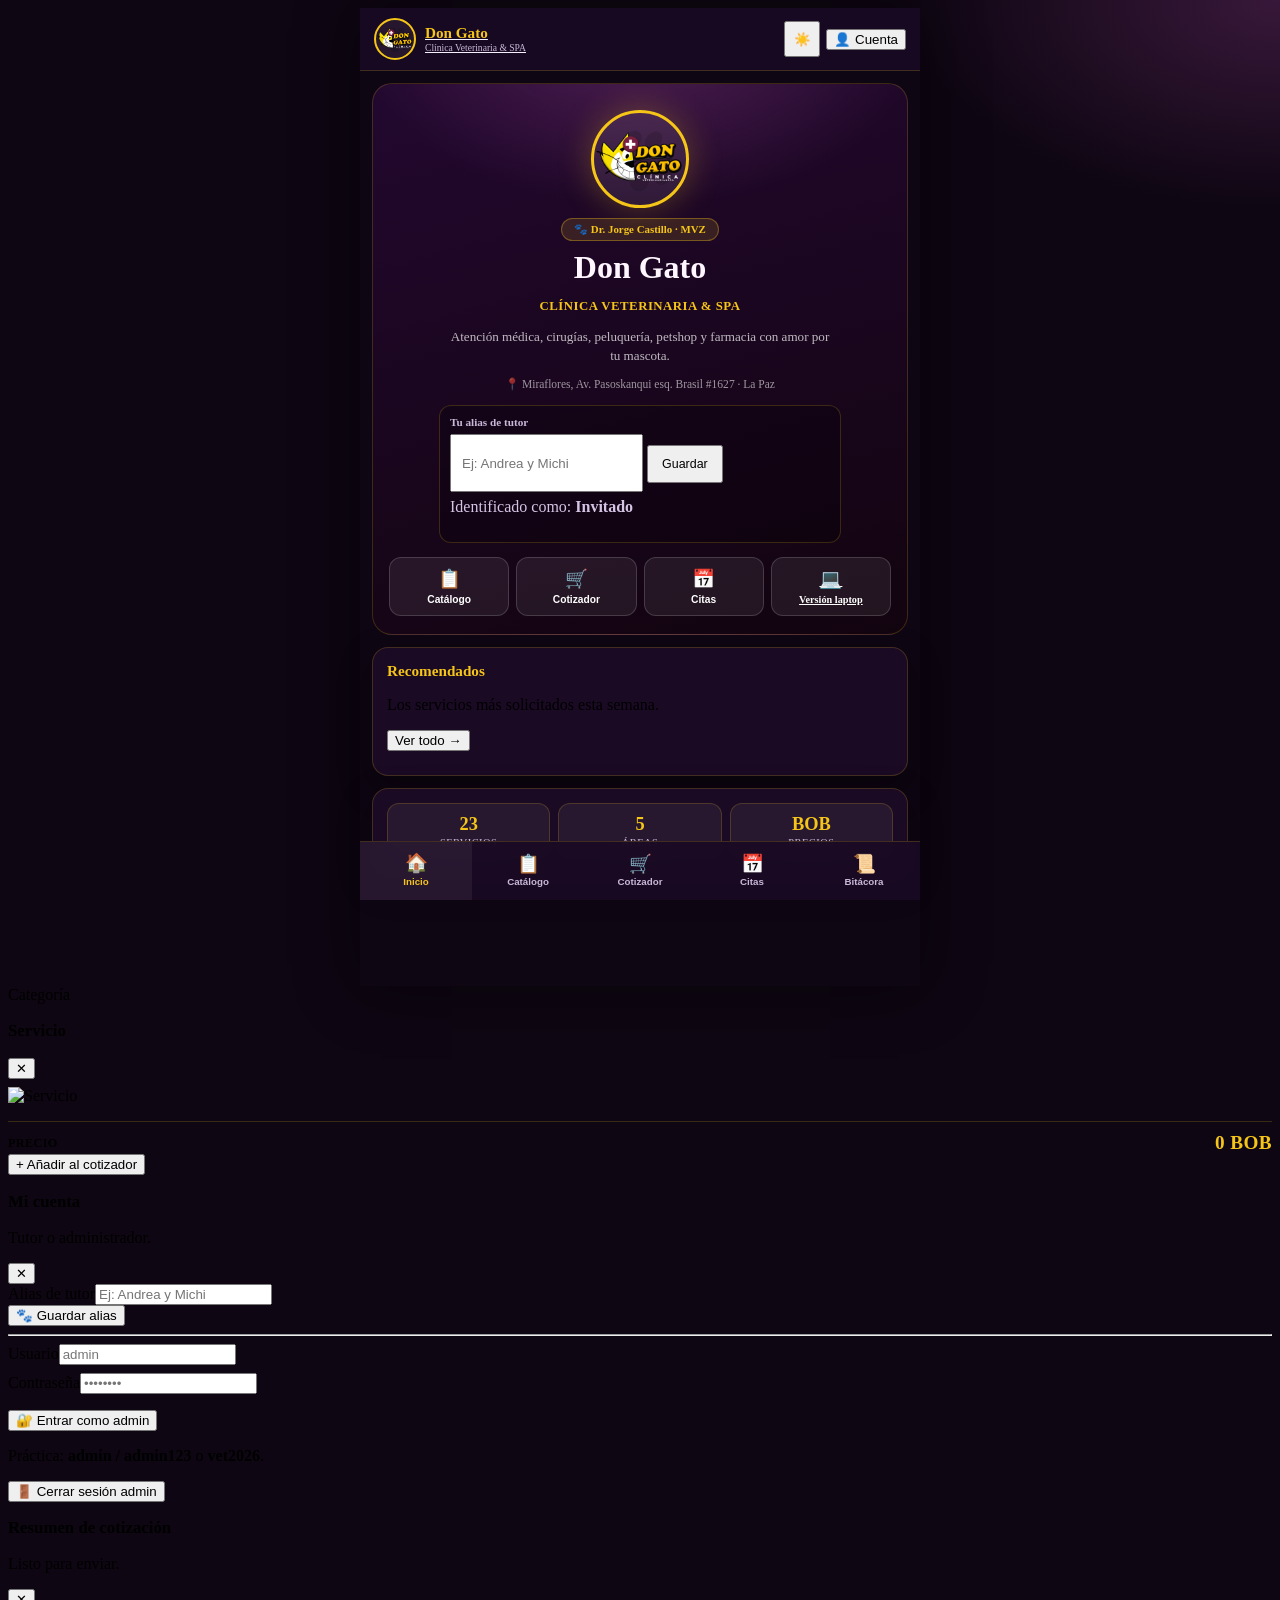
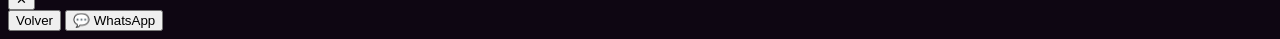
==== veterinaria/pwa/index.html @ 1a69e8cf "Creacion de catalogo de veterinaria con todos sus eventos y en version PWA" ====
﻿<!DOCTYPE html>
<html lang="es" data-default-theme="dark" data-theme="dark">
<head>
  <meta charset="UTF-8">
  <meta name="viewport" content="width=device-width, initial-scale=1.0, viewport-fit=cover">
  <meta name="theme-color" content="#6b2d6b">
  <meta name="description" content="App móvil de Clínica Veterinaria & SPA Don Gato.">
  <title>🐾 Don Gato · App móvil</title>
  <link rel="manifest" href="manifest.json">
  <link rel="icon" type="image/png" href="../Img/LOGO DE DON GATO sin fondo.png">
  <link rel="stylesheet" href="../../../shared/base.css">
  <link rel="stylesheet" href="estilos.css">
  <script>
    (function () {
      try {
        var t = localStorage.getItem('dw2-theme') || document.documentElement.dataset.defaultTheme || 'dark';
        document.documentElement.dataset.theme = t;
      } catch (e) { document.documentElement.dataset.theme = 'dark'; }
    })();
  </script>
</head>
<body class="vet-pwa">

  <div class="pwa-shell">

    <header class="pwa-topbar">
      <a href="#pwa-inicio" class="pwa-brand" data-view-go="pwa-inicio">
        <span class="pwa-brand-logo">
          <img src="../Img/LOGO DE DON GATO sin fondo.png" alt="Don Gato" onerror="window.App&amp;&amp;App.imgFallback(this,'🐱')">
        </span>
        <span>
          <strong>Don Gato</strong>
          <small>Clínica Veterinaria &amp; SPA</small>
        </span>
      </a>
      <div class="pwa-top-actions">
        <button type="button" class="btn btn-icon btn-ghost" data-theme-toggle aria-label="Cambiar tema">
          <span class="theme-icon">☀️</span>
        </button>
        <button type="button" id="pwaCuentaBtn" class="btn btn-primary btn-sm" data-open-modal="pwaCuentaModal">👤 Cuenta</button>
      </div>
    </header>

    <main class="pwa-main">

      <section id="pwa-inicio" class="view active">
        <div class="pwa-hero">
          <div class="pwa-hero-logo">
            <img src="../Img/LOGO DE DON GATO sin fondo.png" alt="Don Gato" onerror="window.App&amp;&amp;App.imgFallback(this,'🐱')">
          </div>
          <span class="vet-badge">🐾 Dr. Jorge Castillo · MVZ</span>
          <h1>Don Gato</h1>
          <p class="pwa-hero-sub">Clínica Veterinaria &amp; SPA</p>
          <p class="pwa-hero-text">Atención médica, cirugías, peluquería, petshop y farmacia con amor por tu mascota.</p>
          <p class="pwa-address">📍 Miraflores, Av. Pasoskanqui esq. Brasil #1627 · La Paz</p>

          <form id="pwaAliasForm" class="pwa-alias" autocomplete="off">
            <label for="pwaAliasInput">Tu alias de tutor</label>
            <div class="row">
              <input id="pwaAliasInput" class="input" type="text" maxlength="40" placeholder="Ej: Andrea y Michi">
              <button class="btn btn-accent" type="submit">Guardar</button>
            </div>
            <p class="small muted">Identificado como: <strong id="pwaAliasDisplay">Invitado</strong></p>
          </form>

          <div class="pwa-quick-grid">
            <button type="button" class="pwa-quick" data-view-go="pwa-catalogo"><span>📋</span>Catálogo</button>
            <button type="button" class="pwa-quick" data-view-go="pwa-carrito"><span>🛒</span>Cotizador</button>
            <button type="button" class="pwa-quick" data-view-go="pwa-citas"><span>📅</span>Citas</button>
            <a class="pwa-quick" href="../index.html"><span>💻</span>Versión laptop</a>
          </div>
        </div>

        <div class="pwa-card">
          <div class="row-between">
            <div>
              <h2 class="pwa-section-title">Recomendados</h2>
              <p class="small muted">Los servicios más solicitados esta semana.</p>
            </div>
            <button type="button" class="btn btn-ghost btn-xs" data-view-go="pwa-catalogo">Ver todo →</button>
          </div>
          <div id="pwaDestacados" class="pwa-destacados"></div>
        </div>

        <div class="pwa-card pwa-info-grid">
          <div><strong id="pwaStatTotal">23</strong><span>servicios</span></div>
          <div><strong>5</strong><span>áreas</span></div>
          <div><strong>BOB</strong><span>precios</span></div>
        </div>
      </section>

      <section id="pwa-catalogo" class="view">
        <div class="pwa-card">
          <h2 class="pwa-section-title">Catálogo</h2>
          <input id="pwaBusqueda" class="input" type="search" placeholder="🔍 Buscar servicio o producto…" autocomplete="off">
          <div id="pwaFiltros" class="chips pwa-chips"></div>
          <p id="pwaResultInfo" class="small muted" aria-live="polite"></p>
        </div>
        <div id="pwaGrid" class="pwa-grid"></div>
      </section>

      <section id="pwa-carrito" class="view">
        <div class="pwa-card">
          <div class="row-between">
            <h2 class="pwa-section-title">Tu cotizador</h2>
            <button type="button" id="pwaClearCart" class="btn btn-danger btn-xs">Vaciar</button>
          </div>
          <ul id="pwaCartList" class="pwa-cart-list"></ul>
          <div class="vet-total-row"><span>Total estimado</span><strong id="pwaCartTotal">0 BOB</strong></div>
          <div class="stack mt-2">
            <button type="button" id="pwaConfirm" class="btn btn-primary btn-block">📋 Generar resumen</button>
            <button type="button" id="pwaWhatsapp" class="btn btn-wa btn-block">💬 Enviar por WhatsApp</button>
          </div>
        </div>

        <div class="pwa-card">
          <h2 class="pwa-section-title">Datos del paciente</h2>
          <div class="stack">
            <div class="field">
              <label for="pwaPet">Mascota</label>
              <input id="pwaPet" class="input" type="text" maxlength="40" placeholder="Ej: Bigotes">
            </div>
            <div class="row">
              <div class="field grow">
                <label for="pwaSpecies">Especie</label>
                <select id="pwaSpecies" class="select">
                  <option value="Gato">🐱 Gato</option>
                  <option value="Perro">🐶 Perro</option>
                  <option value="Otro">🐾 Otro</option>
                </select>
              </div>
              <div class="field grow">
                <label for="pwaPhone">Celular</label>
                <input id="pwaPhone" class="input" type="tel" maxlength="15" placeholder="67301341">
              </div>
            </div>
            <div class="field">
              <label for="pwaOwner">Tutor</label>
              <input id="pwaOwner" class="input" type="text" maxlength="60" placeholder="Tu nombre">
            </div>
          </div>
          <p id="pwaPatientError" class="form-error" role="alert"></p>
        </div>
      </section>

      <section id="pwa-citas" class="view">
        <div class="pwa-card">
          <h2 class="pwa-section-title">Agendar cita</h2>
          <form id="pwaCitaForm" class="stack" novalidate>
            <div class="field"><label for="pwaCitaTutor">Tutor *</label><input id="pwaCitaTutor" class="input" type="text" maxlength="60" placeholder="Nombre completo"></div>
            <div class="field"><label for="pwaCitaMascota">Mascota *</label><input id="pwaCitaMascota" class="input" type="text" maxlength="40" placeholder="Ej: Michi"></div>
            <div class="field"><label for="pwaCitaCelular">Celular (8 dígitos) *</label><input id="pwaCitaCelular" class="input" type="tel" inputmode="numeric" maxlength="8" placeholder="67301341"></div>
            <div class="field"><label for="pwaCitaFecha">Fecha preferida *</label><input id="pwaCitaFecha" class="input" type="date"></div>
            <div class="field">
              <label for="pwaCitaServicio">Servicio</label>
              <select id="pwaCitaServicio" class="select">
                <option value="Consulta General">🩺 Consulta general (30 BOB)</option>
                <option value="Peluquería & SPA">✂️ Peluquería &amp; SPA (80 BOB)</option>
                <option value="Cirugía / Esterilización">🏥 Cirugía / Esterilización</option>
                <option value="Ecografía">🔬 Ecografía (60 BOB)</option>
                <option value="Limpieza Dental">🦷 Limpieza dental (180 BOB)</option>
                <option value="Vacunación / Desparasitación">💉 Vacunación</option>
              </select>
            </div>
            <div class="field"><label for="pwaCitaNotas">Notas</label><textarea id="pwaCitaNotas" class="textarea" maxlength="300" placeholder="¿Qué necesita tu mascota?"></textarea></div>
            <p id="pwaCitaError" class="form-error" role="alert"></p>
            <button type="submit" class="btn btn-primary btn-block">📅 Solicitar cita</button>
          </form>
        </div>
        <div class="pwa-card pwa-contact">
          <h3 class="pwa-section-title">Contacto directo</h3>
          <a class="btn btn-wa btn-block" href="https://wa.me/59167301341" target="_blank" rel="noopener">💬 WhatsApp 67301341</a>
          <a class="btn btn-ghost btn-block" href="mailto:jcastillo.vet@gmail.com">✉️ jcastillo.vet@gmail.com</a>
        </div>
      </section>

      <section id="pwa-bitacora" class="view admin-only">
        <div class="pwa-card">
          <div class="row-between">
            <div>
              <h2 class="pwa-section-title">📜 Bitácoras</h2>
              <p class="small muted">Solo administrador · actividad de la app y de la web.</p>
            </div>
            <button type="button" id="pwaClearLogs" class="btn btn-danger btn-xs">Limpiar</button>
          </div>
          <div class="kpi-grid pwa-kpis">
            <div class="kpi"><span class="kpi-label">Ventas</span><strong class="kpi-value" id="pwaKpiVentas">0 BOB</strong></div>
            <div class="kpi"><span class="kpi-label">Eventos</span><strong class="kpi-value" id="pwaKpiEventos">0</strong></div>
            <div class="kpi"><span class="kpi-label">Ítems</span><strong class="kpi-value" id="pwaKpiItems">0</strong></div>
          </div>
        </div>
        <div class="pwa-card">
          <h3 class="pwa-section-title">📋 Eventos</h3>
          <div id="pwaLogEventos" class="log-box"></div>
        </div>
        <div class="pwa-card">
          <h3 class="pwa-section-title">💰 Ventas</h3>
          <div id="pwaLogVentas" class="log-box"></div>
        </div>
      </section>

    </main>

    <nav class="pwa-dock" aria-label="Navegación de la app">
      <button type="button" class="dock-item active" data-view-go="pwa-inicio"><span>🏠</span>Inicio</button>
      <button type="button" class="dock-item" data-view-go="pwa-catalogo"><span>📋</span>Catálogo</button>
      <button type="button" class="dock-item" data-view-go="pwa-carrito"><span>🛒</span>Cotizador</button>
      <button type="button" class="dock-item" data-view-go="pwa-citas"><span>📅</span>Citas</button>
      <button type="button" id="pwaDockBitacora" class="dock-item hidden" data-view-go="pwa-bitacora"><span>📜</span>Bitácora</button>
    </nav>

  </div>

  <div id="pwaDetailModal" class="modal" aria-hidden="true">
    <div class="modal-card" role="dialog" aria-modal="true">
      <div class="modal-head">
        <div>
          <span id="pwaDetailCat" class="badge accent">Categoría</span>
          <h3 id="pwaDetailName" class="modal-title mt-1">Servicio</h3>
        </div>
        <button type="button" class="modal-close" data-close-modal aria-label="Cerrar">✕</button>
      </div>
      <div class="modal-media">
        <img id="pwaDetailImg" src="" alt="Servicio" onerror="window.App&amp;&amp;App.imgFallback(this,'🐾')">
      </div>
      <p id="pwaDetailDesc" class="muted mt-1"></p>
      <p id="pwaDetailNota" class="small muted mt-1"></p>
      <div class="vet-total-row mt-2"><span>Precio</span><strong id="pwaDetailPrice">0 BOB</strong></div>
      <button type="button" id="pwaDetailAdd" class="btn btn-primary btn-block mt-2">+ Añadir al cotizador</button>
    </div>
  </div>

  <div id="pwaCuentaModal" class="modal" aria-hidden="true">
    <div class="modal-card compact" role="dialog" aria-modal="true">
      <div class="modal-head">
        <div><h3 class="modal-title">Mi cuenta</h3><p class="modal-sub">Tutor o administrador.</p></div>
        <button type="button" class="modal-close" data-close-modal aria-label="Cerrar">✕</button>
      </div>
      <form id="pwaClientForm" class="stack" autocomplete="off">
        <div class="field"><label for="pwaClientAlias">Alias de tutor</label><input id="pwaClientAlias" class="input" type="text" maxlength="40" placeholder="Ej: Andrea y Michi"></div>
        <button class="btn btn-accent btn-block" type="submit">🐾 Guardar alias</button>
      </form>
      <hr class="divider">
      <form id="pwaAdminForm" class="stack" autocomplete="off">
        <div class="field"><label for="pwaAdminUser">Usuario</label><input id="pwaAdminUser" class="input" type="text" maxlength="30" placeholder="admin"></div>
        <div class="field"><label for="pwaAdminPass">Contraseña</label><input id="pwaAdminPass" class="input" type="password" maxlength="40" placeholder="••••••••"></div>
        <p id="pwaAdminError" class="form-error" role="alert"></p>
        <button class="btn btn-primary btn-block" type="submit">🔐 Entrar como admin</button>
        <p class="small muted">Práctica: <strong>admin / admin123</strong> o <strong>vet2026</strong>.</p>
      </form>
      <button type="button" id="pwaAdminLogout" class="btn btn-danger btn-block hidden mt-1">🚪 Cerrar sesión admin</button>
    </div>
  </div>

  <div id="pwaResumenModal" class="modal" aria-hidden="true">
    <div class="modal-card" role="dialog" aria-modal="true">
      <div class="modal-head">
        <div><h3 class="modal-title">Resumen de cotización</h3><p class="modal-sub">Listo para enviar.</p></div>
        <button type="button" class="modal-close" data-close-modal aria-label="Cerrar">✕</button>
      </div>
      <div id="pwaResumenBody"></div>
      <div class="modal-foot">
        <button type="button" class="btn btn-ghost" data-close-modal>Volver</button>
        <button type="button" id="pwaResumenWa" class="btn btn-wa">💬 WhatsApp</button>
      </div>
    </div>
  </div>

  <script src="../../../shared/core.js"></script>
  <script src="../JS/data.js"></script>
  <script src="script.js"></script>
</body>
</html>
---- veterinaria/pwa/estilos.css ----
:root {
  --bg: #0e0612;
  --bg-card: #1a0a24;
  --bg-panel: rgba(255, 255, 255, .06);
  --bg-input: rgba(0, 0, 0, .32);
  --text: #f5f0ff;
  --text-sub: #c9b8d8;
  --accent: #f5c518;
  --accent-2: #c084fc;
  --accent-btn: #6b2d6b;
  --accent-btn-hover: #7d367d;
  --accent-soft: rgba(245, 197, 24, .14);
  --accent-glow: rgba(107, 45, 107, .4);
  --on-accent: #fff;
  --on-accent-2: #1a0a0a;
  --border: rgba(245, 197, 24, .19);
  --shadow: 0 12px 32px rgba(0, 0, 0, .34);
  --log-bg: #08000e;
}

html[data-theme="light"] {
  --bg: #f8f4ff;
  --bg-card: #ffffff;
  --bg-panel: rgba(107, 45, 107, .055);
  --bg-input: #fbf8ff;
  --text: #22102f;
  --text-sub: #5f4479;
  --accent: #a97400;
  --accent-2: #7e22ce;
  --accent-btn: #6b2d6b;
  --border: rgba(107, 45, 107, .18);
  --shadow: 0 10px 26px rgba(72, 30, 90, .12);
  --log-bg: #1c1024;
}

* { -webkit-tap-highlight-color: transparent; }

body.vet-pwa {
  min-height: 100dvh;
  background:
    radial-gradient(600px 340px at 100% 0%, rgba(107, 45, 107, .45), transparent 62%),
    var(--bg);
  overflow-x: hidden;
}

html[data-theme="light"] body.vet-pwa {
  background:
    radial-gradient(600px 340px at 100% 0%, rgba(192, 132, 252, .22), transparent 62%),
    var(--bg);
}

body:not(.is-admin) .admin-only { display: none !important; }

.pwa-shell {
  width: 100%;
  max-width: 560px;
  margin: 0 auto;
  min-height: 100dvh;
  display: flex;
  flex-direction: column;
}

.pwa-topbar {
  position: sticky;
  top: 0;
  z-index: 60;
  display: flex;
  align-items: center;
  justify-content: space-between;
  gap: 10px;
  padding: 10px 14px;
  background: color-mix(in srgb, var(--bg-card) 92%, transparent);
  -webkit-backdrop-filter: blur(14px);
  backdrop-filter: blur(14px);
  border-bottom: 1px solid var(--border);
}
.pwa-brand { display: flex; align-items: center; gap: 9px; color: var(--text); }
.pwa-brand:hover { text-decoration: none; }
.pwa-brand-logo {
  width: 38px; height: 38px;
  border-radius: 50%;
  border: 2px solid var(--accent);
  overflow: hidden;
  display: grid; place-items: center;
  background: var(--bg-panel);
  flex: 0 0 auto;
}
.pwa-brand-logo img { width: 100%; height: 100%; object-fit: cover; }
.pwa-brand strong { display: block; color: var(--accent); font-size: .95rem; line-height: 1.1; }
.pwa-brand small { display: block; color: var(--text-sub); font-size: .6rem; }
.pwa-top-actions { display: flex; align-items: center; gap: 6px; }
.pwa-top-actions .btn-icon { width: 36px; height: 36px; min-height: 36px; }

.pwa-main { flex: 1; padding: 12px 12px 100px; }
.view { display: none; }
.view.active { display: block; animation: pwaIn .22s ease-out; }
@keyframes pwaIn { from { opacity: 0; transform: translateY(7px); } to { opacity: 1; transform: none; } }

.pwa-card {
  background: var(--bg-card);
  border: 1px solid var(--border);
  border-radius: 16px;
  padding: 14px;
  margin-bottom: 12px;
  box-shadow: var(--shadow);
}
.pwa-section-title { color: var(--accent); font-size: .95rem; font-weight: 900; }
.pwa-card .input, .pwa-card .select, .pwa-card .textarea { margin-top: 8px; }
.pwa-card .row-between .pwa-section-title { margin: 0; }

.pwa-hero {
  position: relative;
  text-align: center;
  padding: 26px 16px 18px;
  margin-bottom: 12px;
  border-radius: 20px;
  border: 1px solid var(--border);
  background:
    radial-gradient(420px 260px at 50% -10%, rgba(107, 45, 107, .65), transparent 68%),
    linear-gradient(165deg, #22082f, #12040f);
  overflow: hidden;
}
html[data-theme="light"] .pwa-hero {
  background:
    radial-gradient(420px 260px at 50% -10%, rgba(192, 132, 252, .3), transparent 68%),
    linear-gradient(165deg, #fff8fe, #f4e9ff);
}
.pwa-hero-logo {
  width: 92px; height: 92px;
  margin: 0 auto 10px;
  border-radius: 50%;
  border: 3px solid var(--accent);
  overflow: hidden;
  display: grid; place-items: center;
  background: rgba(255, 255, 255, .08);
  box-shadow: 0 0 34px rgba(245, 197, 24, .28);
}
.pwa-hero-logo img { width: 100%; height: 100%; object-fit: cover; }
.vet-badge {
  display: inline-flex;
  padding: 4px 12px;
  border-radius: 999px;
  background: rgba(245, 197, 24, .13);
  border: 1px solid rgba(245, 197, 24, .34);
  color: var(--accent);
  font-size: .68rem;
  font-weight: 800;
}
.pwa-hero h1 { margin: 8px 0 0; font-size: 2rem; font-weight: 900; color: #fff6ff; }
html[data-theme="light"] .pwa-hero h1 { color: #34124a; }
.pwa-hero-sub { color: var(--accent); font-size: .8rem; font-weight: 800; letter-spacing: .5px; text-transform: uppercase; }
.pwa-hero-text { margin: 8px auto; max-width: 380px; color: rgba(255, 255, 255, .72); font-size: .82rem; line-height: 1.5; }
html[data-theme="light"] .pwa-hero-text { color: #5f4479; }
.pwa-address { color: rgba(255, 255, 255, .58); font-size: .72rem; }
html[data-theme="light"] .pwa-address { color: #7a5b92; }

.pwa-alias {
  margin: 14px auto 4px;
  max-width: 380px;
  text-align: left;
  padding: 10px;
  border-radius: 12px;
  border: 1px solid var(--border);
  background: rgba(0, 0, 0, .22);
}
html[data-theme="light"] .pwa-alias { background: rgba(107, 45, 107, .05); }
.pwa-alias label { display: block; margin-bottom: 6px; color: var(--text-sub); font-size: .7rem; font-weight: 800; }
.pwa-alias .row { gap: 6px; }
.pwa-alias .input { min-height: 38px; padding: 8px 10px; }
.pwa-alias .btn { min-height: 38px; padding: 8px 13px; font-size: .78rem; }
.pwa-alias p { margin-top: 6px; }
html[data-theme="dark"] .pwa-alias .small { color: #d5c4e4; }

.pwa-quick-grid { display: grid; grid-template-columns: repeat(4, 1fr); gap: 7px; margin-top: 14px; }
.pwa-quick {
  display: flex; flex-direction: column; align-items: center; gap: 4px;
  padding: 10px 4px;
  border-radius: 12px;
  border: 1px solid rgba(255, 255, 255, .16);
  background: rgba(255, 255, 255, .07);
  color: #fff;
  font-size: .64rem;
  font-weight: 800;
  text-align: center;
}
html[data-theme="light"] .pwa-quick { background: rgba(255, 255, 255, .75); color: #3b1852; border-color: rgba(107, 45, 107, .16); }
.pwa-quick span { font-size: 1.15rem; }
.pwa-quick:hover { border-color: var(--accent); text-decoration: none; }

.pwa-info-grid { display: grid; grid-template-columns: repeat(3, 1fr); gap: 8px; text-align: center; }
.pwa-info-grid div { padding: 10px 6px; border-radius: 12px; background: var(--bg-panel); border: 1px solid var(--border); }
.pwa-info-grid strong { display: block; color: var(--accent); font-size: 1.15rem; font-weight: 900; }
.pwa-info-grid span { display: block; margin-top: 2px; color: var(--text-sub); font-size: .65rem; text-transform: uppercase; letter-spacing: .5px; }

.pwa-destacados { display: grid; grid-template-columns: repeat(2, minmax(0, 1fr)); gap: 8px; margin-top: 10px; }
.pwa-mini {
  border: 1px solid var(--border);
  border-radius: 12px;
  background: var(--bg-panel);
  overflow: hidden;
  text-align: left;
  padding: 0;
  color: var(--text);
}
.pwa-mini img { width: 100%; height: 74px; object-fit: cover; }
.pwa-mini div { padding: 7px 8px; }
.pwa-mini strong { display: block; font-size: .73rem; line-height: 1.2; }
.pwa-mini span { display: block; margin-top: 3px; color: var(--accent); font-size: .76rem; font-weight: 900; }

.pwa-chips { flex-wrap: nowrap; overflow-x: auto; padding-bottom: 4px; margin-top: 10px; scrollbar-width: none; }
.pwa-chips::-webkit-scrollbar { display: none; }
.pwa-chips .chip { flex-wrap: nowrap; flex: 0 0 auto; }
.pwa-grid { display: grid; grid-template-columns: repeat(2, minmax(0, 1fr)); gap: 10px; }
.pwa-item {
  display: flex;
  flex-direction: column;
  background: var(--bg-card);
  border: 1px solid var(--border);
  border-radius: 14px;
  overflow: hidden;
  box-shadow: var(--shadow);
}
.pwa-item-media { position: relative; height: 104px; background: var(--bg-panel); }
.pwa-item-media img { width: 100%; height: 100%; object-fit: cover; }
.pwa-item-media .pwa-zoom {
  position: absolute; right: 6px; bottom: 6px;
  border: 1px solid var(--accent);
  background: rgba(8, 2, 14, .78);
  color: var(--accent);
  border-radius: 7px;
  padding: 3px 7px;
  font-size: .62rem;
  font-weight: 800;
}
.pwa-item-body { display: flex; flex-direction: column; gap: 3px; padding: 9px; flex: 1; }
.pwa-item-cat { color: var(--accent-2); font-size: .58rem; font-weight: 900; text-transform: uppercase; letter-spacing: .4px; }
.pwa-item-title { font-size: .8rem; font-weight: 800; line-height: 1.2; }
.pwa-item-desc { color: var(--text-sub); font-size: .66rem; line-height: 1.35; display: -webkit-box; -webkit-line-clamp: 2; -webkit-box-orient: vertical; overflow: hidden; }
.pwa-item-foot { display: flex; align-items: center; justify-content: space-between; gap: 4px; margin-top: auto; padding-top: 5px; }
.pwa-price { color: var(--accent); font-size: .86rem; font-weight: 900; }
.pwa-add {
  border: 0;
  border-radius: 8px;
  background: var(--accent-btn);
  color: #fff;
  font-size: .68rem;
  font-weight: 800;
  padding: 6px 8px;
}
.pwa-add:hover { background: var(--accent-btn-hover); }

.pwa-cart-list { display: flex; flex-direction: column; gap: 7px; margin: 10px 0; }
.pwa-cart-item {
  display: grid;
  grid-template-columns: 1fr auto;
  gap: 8px;
  align-items: center;
  padding: 9px 10px;
  border: 1px solid var(--border);
  border-radius: 11px;
  background: var(--bg-panel);
}
.pwa-cart-item strong { display: block; font-size: .78rem; }
.pwa-cart-item small { display: block; color: var(--text-sub); font-size: .64rem; }
.pwa-cart-controls { display: flex; align-items: center; gap: 4px; }
.pwa-cart-controls button {
  width: 26px; height: 26px;
  border-radius: 7px;
  border: 1px solid var(--border);
  background: var(--bg-card);
  color: var(--text);
  font-weight: 900;
}
.pwa-cart-controls span { min-width: 18px; text-align: center; font-size: .74rem; font-weight: 800; }

.vet-total-row {
  display: flex; align-items: center; justify-content: space-between;
  padding-top: 10px; border-top: 1px solid var(--border);
  font-size: .76rem; font-weight: 800; text-transform: uppercase; letter-spacing: .4px;
}
.vet-total-row strong { color: var(--accent); font-size: 1.2rem; }
.pwa-contact .btn { margin-top: 8px; }

.pwa-kpis { grid-template-columns: repeat(3, 1fr); margin-top: 10px; }
.pwa-kpis .kpi { padding: 10px; }
.pwa-kpis .kpi-value { font-size: 1rem; }
.pwa-card .log-box { margin-top: 8px; height: 220px; }

.pwa-dock {
  position: fixed;
  left: 50%;
  bottom: 0;
  transform: translateX(-50%);
  width: min(560px, 100%);
  z-index: 70;
  display: flex;
  align-items: stretch;
  background: color-mix(in srgb, var(--bg-card) 94%, transparent);
  -webkit-backdrop-filter: blur(14px);
  backdrop-filter: blur(14px);
  border-top: 1px solid var(--border);
  padding-bottom: env(safe-area-inset-bottom, 0);
}
.dock-item {
  flex: 1;
  display: flex;
  flex-direction: column;
  align-items: center;
  justify-content: center;
  gap: 2px;
  min-height: 58px;
  border: 0;
  background: transparent;
  color: var(--text-sub);
  font-size: .61rem;
  font-weight: 800;
}
.dock-item span { font-size: 1.15rem; line-height: 1; }
.dock-item.active { color: var(--accent); background: var(--bg-panel); }
.dock-item.active span { transform: translateY(-1px); }

.modal .modal-media { margin: 8px 0; }
.modal .field { margin-top: 8px; }
.modal .field:first-child { margin-top: 0; }
.modal .modal-title { font-size: 1.05rem; }

@media (max-width: 370px) {
  .pwa-grid { grid-template-columns: 1fr; }
  .pwa-item-media { height: 150px; }
  .pwa-quick-grid { grid-template-columns: repeat(2, 1fr); }
}

@media (min-width: 700px) {
  .pwa-shell { box-shadow: 0 0 60px rgba(0, 0, 0, .45); }
}
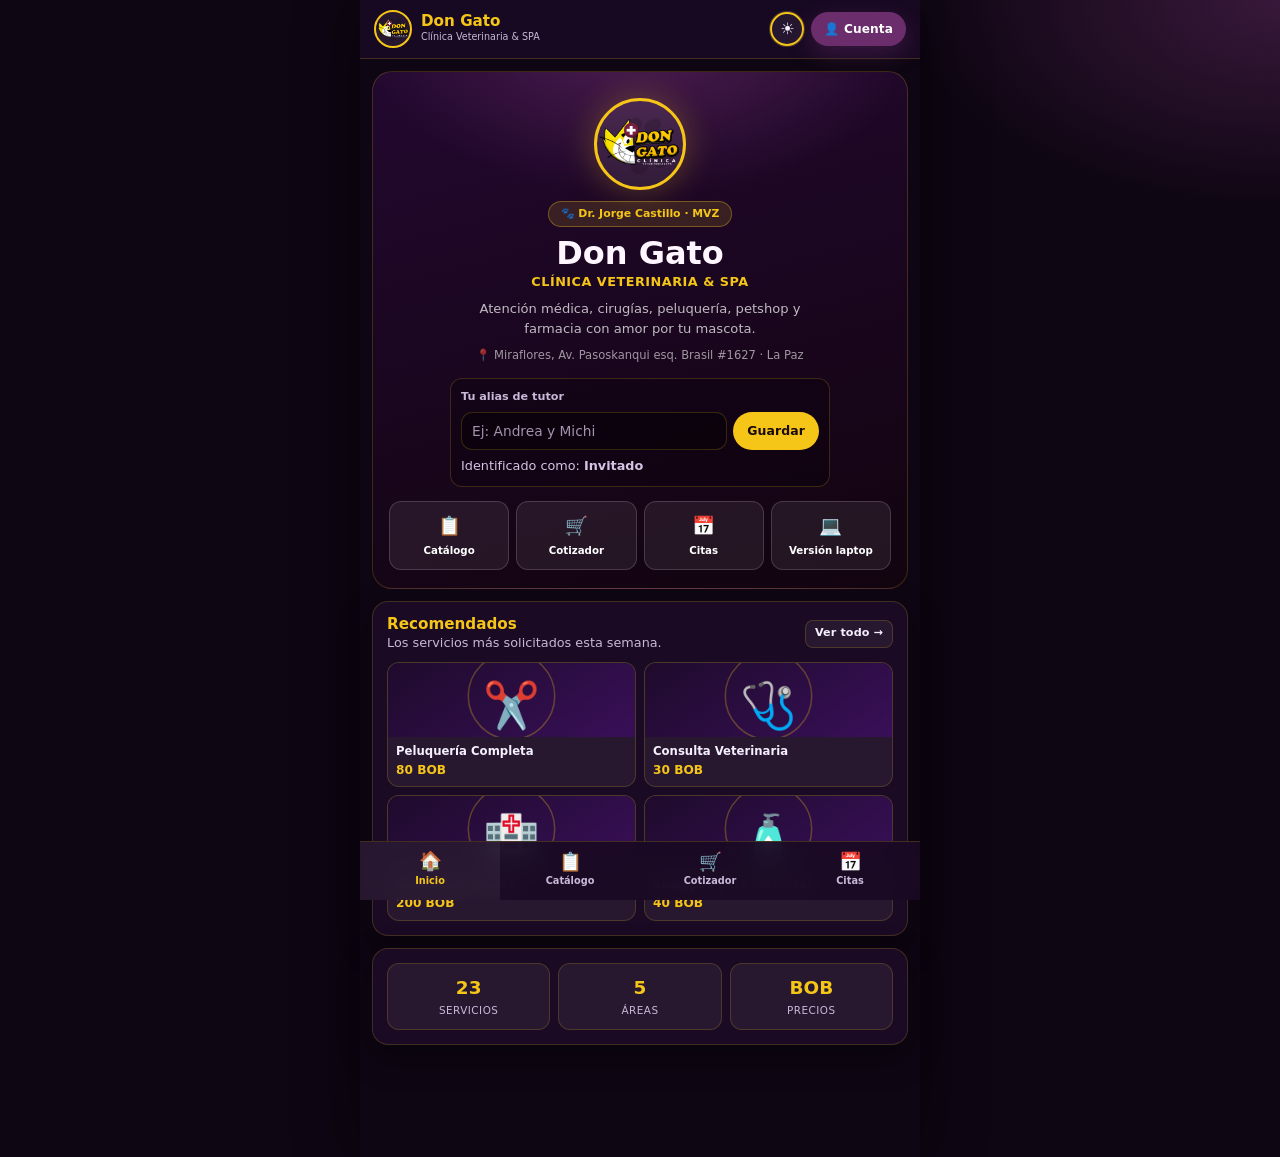
==== commit f9b3f119: "Actualizacion de codigo y carpetas" ====
--- a/veterinaria/pwa/index.html
+++ b/veterinaria/pwa/index.html
@@ -8,7 +8,7 @@
   <title>🐾 Don Gato · App móvil</title>
   <link rel="manifest" href="manifest.json">
   <link rel="icon" type="image/png" href="../Img/LOGO DE DON GATO sin fondo.png">
-  <link rel="stylesheet" href="../../../shared/base.css">
+  <link rel="stylesheet" href="shared/base.css">
   <link rel="stylesheet" href="estilos.css">
   <script>
     (function () {
@@ -266,7 +266,7 @@
     </div>
   </div>
 
-  <script src="../../../shared/core.js"></script>
+  <script src="shared/core.js"></script>
   <script src="../JS/data.js"></script>
   <script src="script.js"></script>
 </body>
--- a/veterinaria/pwa/shared/base.css
+++ b/veterinaria/pwa/shared/base.css
@@ -0,0 +1,385 @@
+/* ============================================================
+   BASE COMPARTIDA — Diseño Web II
+   Componentes comunes: botones, formularios, modales, toasts,
+   tarjetas, chips, KPIs, bitácoras y utilidades.
+   Cada sitio define su paleta con variables CSS.
+   ============================================================ */
+
+:root {
+  --radius: 16px;
+  --radius-sm: 11px;
+  --radius-xs: 8px;
+  --font-body: "Segoe UI", system-ui, -apple-system, BlinkMacSystemFont, sans-serif;
+  --font-display: "Segoe UI", system-ui, -apple-system, BlinkMacSystemFont, sans-serif;
+  --font-mono: "Cascadia Code", "Consolas", "SFMono-Regular", monospace;
+  --ok: #22c55e;
+  --warn: #f59e0b;
+  --danger: #ef4444;
+  --info: #38bdf8;
+  --transition: 180ms ease;
+  --header-h: 68px;
+}
+
+*, *::before, *::after { box-sizing: border-box; }
+
+html { scroll-behavior: smooth; }
+
+body {
+  margin: 0;
+  min-height: 100vh;
+  font-family: var(--font-body);
+  background: var(--bg, #0e0612);
+  color: var(--text, #f5f0ff);
+  line-height: 1.5;
+  -webkit-font-smoothing: antialiased;
+  text-rendering: optimizeLegibility;
+}
+
+body.modal-open { overflow: hidden; }
+
+img { max-width: 100%; display: block; }
+
+button, input, select, textarea { font: inherit; color: inherit; }
+
+button { cursor: pointer; }
+
+button:disabled { cursor: not-allowed; opacity: .55; }
+
+a { color: var(--accent, #f5c518); text-decoration: none; }
+a:hover { text-decoration: underline; }
+
+h1, h2, h3, h4 { margin: 0; font-family: var(--font-display); line-height: 1.15; }
+p { margin: 0; }
+ul, ol { margin: 0; padding: 0; list-style: none; }
+
+:focus-visible {
+  outline: 2px solid var(--accent, #f5c518);
+  outline-offset: 3px;
+}
+
+/* ── UTILIDADES ─────────────────────────────────────────── */
+.hidden { display: none !important; }
+.sr-only {
+  position: absolute; width: 1px; height: 1px; padding: 0; margin: -1px;
+  overflow: hidden; clip: rect(0,0,0,0); white-space: nowrap; border: 0;
+}
+.stack { display: flex; flex-direction: column; gap: 12px; }
+.row { display: flex; align-items: center; gap: 10px; }
+.row-between { display: flex; align-items: center; justify-content: space-between; gap: 12px; }
+.wrap { flex-wrap: wrap; }
+.grow { flex: 1; min-width: 0; }
+.muted { color: var(--text-sub, #c9b8d8); }
+.small { font-size: .8rem; }
+.tiny { font-size: .7rem; }
+.center { text-align: center; }
+.mt-1 { margin-top: 8px; }
+.mt-2 { margin-top: 16px; }
+.mt-3 { margin-top: 24px; }
+.divider { height: 1px; background: var(--border, rgba(255,255,255,.14)); border: 0; margin: 16px 0; }
+
+/* ── BOTONES ────────────────────────────────────────────── */
+.btn {
+  display: inline-flex; align-items: center; justify-content: center; gap: 8px;
+  min-height: 42px; padding: 10px 16px;
+  border: 1px solid transparent; border-radius: 999px;
+  background: var(--bg-panel, rgba(255,255,255,.06));
+  color: var(--text, #fff);
+  font-size: .84rem; font-weight: 800; letter-spacing: .1px;
+  text-decoration: none; white-space: nowrap;
+  transition: transform var(--transition), background var(--transition),
+              border-color var(--transition), box-shadow var(--transition), color var(--transition);
+}
+.btn:hover { transform: translateY(-1px); text-decoration: none; }
+.btn:active { transform: translateY(0) scale(.98); }
+
+.btn-primary {
+  background: var(--accent-btn, #6b2d6b);
+  color: var(--on-accent, #fff);
+  border-color: transparent;
+  box-shadow: 0 8px 22px var(--accent-glow, rgba(107,45,107,.35));
+}
+.btn-primary:hover { background: var(--accent-btn-hover, var(--accent-btn, #6b2d6b)); }
+
+.btn-accent {
+  background: var(--accent, #f5c518);
+  color: var(--on-accent-2, #1a0a0a);
+  border-color: transparent;
+}
+.btn-accent:hover { filter: brightness(1.05); }
+
+.btn-ghost {
+  background: var(--bg-panel, rgba(255,255,255,.05));
+  border-color: var(--border, rgba(255,255,255,.16));
+  color: var(--text, #fff);
+}
+.btn-ghost:hover { border-color: var(--accent, #f5c518); color: var(--accent, #f5c518); }
+
+.btn-soft {
+  background: var(--accent-soft, rgba(245,197,24,.12));
+  border-color: var(--border, rgba(255,255,255,.16));
+  color: var(--accent, #f5c518);
+}
+
+.btn-danger {
+  background: rgba(239,68,68,.14);
+  border-color: rgba(239,68,68,.42);
+  color: #fecaca;
+}
+.btn-danger:hover { background: #ef4444; color: #fff; }
+
+.btn-wa {
+  background: #25d366;
+  color: #07240f;
+  border-color: transparent;
+}
+.btn-wa:hover { background: #1ebe5b; }
+
+.btn-sm { min-height: 34px; padding: 6px 12px; font-size: .76rem; }
+.btn-xs { min-height: 28px; padding: 4px 9px; font-size: .7rem; border-radius: 8px; }
+.btn-block { width: 100%; }
+.btn-icon {
+  width: 40px; height: 40px; min-height: 40px; padding: 0;
+  border-radius: 50%; font-size: 1rem;
+}
+.btn[aria-pressed="true"] { box-shadow: inset 0 0 0 2px var(--accent, #f5c518); }
+
+/* ── CAMPOS ─────────────────────────────────────────────── */
+.field { display: flex; flex-direction: column; gap: 6px; }
+.field > label, .label {
+  font-size: .76rem; font-weight: 800; color: var(--text-sub, #c9b8d8);
+  letter-spacing: .2px;
+}
+.input, .select, .textarea {
+  width: 100%; min-height: 42px; padding: 10px 13px;
+  background: var(--bg-input, rgba(0,0,0,.28));
+  border: 1px solid var(--border, rgba(255,255,255,.16));
+  border-radius: var(--radius-sm);
+  color: var(--text, #fff);
+  font-size: .86rem;
+  outline: none;
+  transition: border-color var(--transition), box-shadow var(--transition), background var(--transition);
+}
+.textarea { min-height: 92px; resize: vertical; }
+.input::placeholder, .textarea::placeholder { color: var(--text-sub, #c9b8d8); opacity: .8; }
+.input:focus, .select:focus, .textarea:focus {
+  border-color: var(--accent, #f5c518);
+  box-shadow: 0 0 0 3px var(--accent-soft, rgba(245,197,24,.14));
+}
+.input.invalid, .select.invalid, .textarea.invalid {
+  border-color: #ef4444;
+  box-shadow: 0 0 0 3px rgba(239,68,68,.14);
+}
+.form-error {
+  min-height: 1.1em; font-size: .74rem; color: #fca5a5; font-weight: 600;
+}
+.form-grid { display: grid; grid-template-columns: repeat(2, minmax(0, 1fr)); gap: 12px; }
+.form-grid .full { grid-column: 1 / -1; }
+
+/* ── TARJETAS / PANELES ─────────────────────────────────── */
+.card {
+  background: var(--bg-card, rgba(26,10,36,.96));
+  border: 1px solid var(--border, rgba(255,255,255,.14));
+  border-radius: var(--radius);
+  box-shadow: var(--shadow, 0 10px 30px rgba(0,0,0,.25));
+}
+.card-pad { padding: 20px; }
+.card-title { font-size: .95rem; font-weight: 900; color: var(--accent, #f5c518); }
+.card-sub { font-size: .8rem; color: var(--text-sub, #c9b8d8); }
+
+/* ── CHIPS / BADGES ─────────────────────────────────────── */
+.chips { display: flex; flex-wrap: wrap; gap: 8px; }
+.chip {
+  display: inline-flex; align-items: center; gap: 6px;
+  min-height: 34px; padding: 6px 13px;
+  border-radius: 999px;
+  background: var(--bg-panel, rgba(255,255,255,.05));
+  border: 1px solid var(--border, rgba(255,255,255,.14));
+  color: var(--text, #fff);
+  font-size: .76rem; font-weight: 700; white-space: nowrap;
+  transition: all var(--transition);
+}
+.chip:hover { border-color: var(--accent, #f5c518); color: var(--accent, #f5c518); }
+.chip.active {
+  background: var(--accent-btn, #6b2d6b);
+  border-color: var(--accent, #f5c518);
+  color: var(--on-accent, #fff);
+}
+.chip .count { opacity: .75; font-weight: 800; }
+
+.badge {
+  display: inline-flex; align-items: center; gap: 5px;
+  padding: 3px 9px; border-radius: 999px;
+  font-size: .64rem; font-weight: 900; letter-spacing: .4px;
+  text-transform: uppercase;
+  background: var(--bg-panel, rgba(255,255,255,.06));
+  border: 1px solid var(--border, rgba(255,255,255,.14));
+  color: var(--text-sub, #c9b8d8);
+}
+.badge.ok { background: rgba(34,197,94,.14); border-color: rgba(34,197,94,.4); color: #86efac; }
+.badge.warn { background: rgba(245,158,11,.14); border-color: rgba(245,158,11,.4); color: #fde68a; }
+.badge.danger { background: rgba(239,68,68,.14); border-color: rgba(239,68,68,.4); color: #fca5a5; }
+.badge.info { background: rgba(56,189,248,.14); border-color: rgba(56,189,248,.4); color: #7dd3fc; }
+.badge.accent { background: var(--accent-soft, rgba(245,197,24,.14)); border-color: var(--accent, #f5c518); color: var(--accent, #f5c518); }
+
+/* ── TABS ───────────────────────────────────────────────── */
+.tabs {
+  display: flex; gap: 4px; padding: 4px;
+  background: var(--bg-panel, rgba(255,255,255,.05));
+  border: 1px solid var(--border, rgba(255,255,255,.12));
+  border-radius: 999px;
+}
+.tab {
+  flex: 1; min-height: 36px; padding: 6px 12px;
+  border: 0; border-radius: 999px; background: transparent;
+  color: var(--text-sub, #c9b8d8); font-size: .78rem; font-weight: 800;
+  transition: all var(--transition);
+}
+.tab.active {
+  background: var(--accent-btn, #6b2d6b);
+  color: var(--on-accent, #fff);
+  box-shadow: 0 6px 16px var(--accent-glow, rgba(0,0,0,.2));
+}
+
+/* ── MODALES ────────────────────────────────────────────── */
+.modal {
+  position: fixed; inset: 0; z-index: 1200;
+  display: none; align-items: center; justify-content: center;
+  padding: 18px;
+  background: rgba(4, 2, 8, .74);
+  -webkit-backdrop-filter: blur(9px);
+  backdrop-filter: blur(9px);
+}
+.modal.open { display: flex; animation: modalIn 180ms ease-out; }
+@keyframes modalIn { from { opacity: 0; } to { opacity: 1; } }
+
+.modal-card {
+  position: relative;
+  width: min(560px, 100%);
+  max-height: min(90dvh, 900px);
+  overflow-y: auto;
+  padding: 22px;
+  background: var(--bg-card, #1a0a24);
+  border: 1px solid var(--border, rgba(255,255,255,.16));
+  border-radius: var(--radius);
+  box-shadow: 0 24px 80px rgba(0,0,0,.6);
+  animation: cardIn 220ms cubic-bezier(.2,.8,.2,1);
+}
+.modal-card.wide { width: min(860px, 100%); }
+.modal-card.compact { width: min(420px, 100%); }
+@keyframes cardIn { from { opacity: 0; transform: translateY(14px) scale(.98); } to { opacity: 1; transform: none; } }
+
+.modal-head {
+  display: flex; align-items: flex-start; justify-content: space-between; gap: 14px;
+  margin-bottom: 16px;
+}
+.modal-title { font-size: 1.15rem; font-weight: 900; color: var(--accent, #f5c518); }
+.modal-sub { font-size: .78rem; color: var(--text-sub, #c9b8d8); margin-top: 3px; }
+.modal-close {
+  flex: 0 0 auto; width: 34px; height: 34px; padding: 0;
+  border-radius: 50%; border: 1px solid var(--border, rgba(255,255,255,.16));
+  background: var(--bg-panel, rgba(255,255,255,.05)); color: var(--text, #fff);
+  font-size: 1rem; line-height: 1;
+}
+.modal-close:hover { background: #ef4444; color: #fff; border-color: #ef4444; }
+.modal-foot { display: flex; flex-wrap: wrap; gap: 10px; margin-top: 18px; }
+.modal-foot .btn { flex: 1; min-width: 130px; }
+.modal-media {
+  width: 100%; max-height: 320px; overflow: hidden;
+  border-radius: var(--radius-sm); background: var(--bg-input, rgba(0,0,0,.3));
+  display: flex; align-items: center; justify-content: center;
+}
+.modal-media img { width: 100%; max-height: 320px; object-fit: contain; }
+
+/* ── TOASTS ─────────────────────────────────────────────── */
+.toast-host {
+  position: fixed; top: 18px; right: 18px; z-index: 3000;
+  display: flex; flex-direction: column; gap: 9px;
+  width: min(360px, calc(100vw - 32px));
+  pointer-events: none;
+}
+.toast {
+  display: flex; align-items: flex-start; gap: 10px;
+  padding: 12px 14px;
+  background: var(--bg-card, #1a0a24);
+  border: 1px solid var(--border, rgba(255,255,255,.16));
+  border-left: 4px solid var(--info);
+  border-radius: var(--radius-sm);
+  box-shadow: 0 16px 40px rgba(0,0,0,.42);
+  color: var(--text, #fff);
+  font-size: .82rem; font-weight: 600;
+  animation: toastIn 220ms ease-out;
+  pointer-events: auto;
+}
+.toast.leaving { animation: toastOut 180ms ease-in forwards; }
+.toast.ok { border-left-color: var(--ok); }
+.toast.warn { border-left-color: var(--warn); }
+.toast.error { border-left-color: var(--danger); }
+.toast .toast-icon { flex: 0 0 auto; font-size: 1rem; }
+.toast .toast-title { display: block; font-weight: 900; font-size: .72rem; letter-spacing: .4px; text-transform: uppercase; margin-bottom: 2px; color: var(--text-sub, #c9b8d8); }
+@keyframes toastIn { from { opacity: 0; transform: translateX(18px); } to { opacity: 1; transform: none; } }
+@keyframes toastOut { to { opacity: 0; transform: translateX(18px); } }
+
+@media (max-width: 600px) {
+  .toast-host { top: auto; bottom: 84px; right: 12px; left: 12px; width: auto; }
+}
+
+/* ── LOGS / BITÁCORAS ───────────────────────────────────── */
+.log-box {
+  height: 280px; overflow-y: auto;
+  padding: 12px;
+  background: var(--log-bg, #08000e);
+  border: 1px solid var(--border, rgba(255,255,255,.12));
+  border-radius: var(--radius-sm);
+  font-family: var(--font-mono);
+  font-size: .73rem;
+  color: var(--text-sub, #c9b8d8);
+  display: flex; flex-direction: column; gap: 4px;
+}
+.log-entry {
+  padding: 4px 0;
+  border-bottom: 1px solid rgba(255,255,255,.045);
+  line-height: 1.45;
+  overflow-wrap: anywhere;
+}
+.log-entry:last-child { border-bottom: 0; }
+.log-entry .log-time { color: var(--text-sub, #c9b8d8); opacity: .7; margin-right: 5px; }
+.log-entry .log-type {
+  display: inline-block; padding: 0 5px; margin-right: 5px;
+  border-radius: 4px; font-size: .62rem; font-weight: 900;
+  background: rgba(255,255,255,.08);
+}
+.log-entry.ok .log-type { background: rgba(34,197,94,.2); color: #86efac; }
+.log-entry.warn .log-type { background: rgba(245,158,11,.2); color: #fde68a; }
+.log-entry.error .log-type { background: rgba(239,68,68,.2); color: #fca5a5; }
+.log-entry.info .log-type { background: rgba(56,189,248,.2); color: #7dd3fc; }
+.log-empty { padding: 18px; text-align: center; color: var(--text-sub, #c9b8d8); font-size: .78rem; }
+
+/* ── KPIs ───────────────────────────────────────────────── */
+.kpi-grid { display: grid; grid-template-columns: repeat(auto-fit, minmax(150px, 1fr)); gap: 12px; }
+.kpi {
+  padding: 14px 16px;
+  background: var(--bg-panel, rgba(255,255,255,.05));
+  border: 1px solid var(--border, rgba(255,255,255,.12));
+  border-radius: var(--radius-sm);
+}
+.kpi .kpi-label { font-size: .68rem; font-weight: 800; letter-spacing: .5px; text-transform: uppercase; color: var(--text-sub, #c9b8d8); }
+.kpi .kpi-value { display: block; margin-top: 4px; font-size: 1.35rem; font-weight: 900; color: var(--accent, #f5c518); }
+.kpi .kpi-hint { display: block; margin-top: 2px; font-size: .68rem; color: var(--text-sub, #c9b8d8); }
+
+/* ── ESTADOS VACÍOS ─────────────────────────────────────── */
+.empty {
+  display: flex; flex-direction: column; align-items: center; justify-content: center;
+  gap: 8px; padding: 40px 18px; text-align: center;
+  color: var(--text-sub, #c9b8d8); font-size: .85rem;
+}
+.empty .empty-icon { font-size: 2.4rem; opacity: .8; }
+
+/* ── ACCESIBILIDAD / MOVIMIENTO ─────────────────────────── */
+@media (prefers-reduced-motion: reduce) {
+  *, *::before, *::after {
+    animation-duration: .01ms !important;
+    animation-iteration-count: 1 !important;
+    transition-duration: .01ms !important;
+    scroll-behavior: auto !important;
+  }
+}
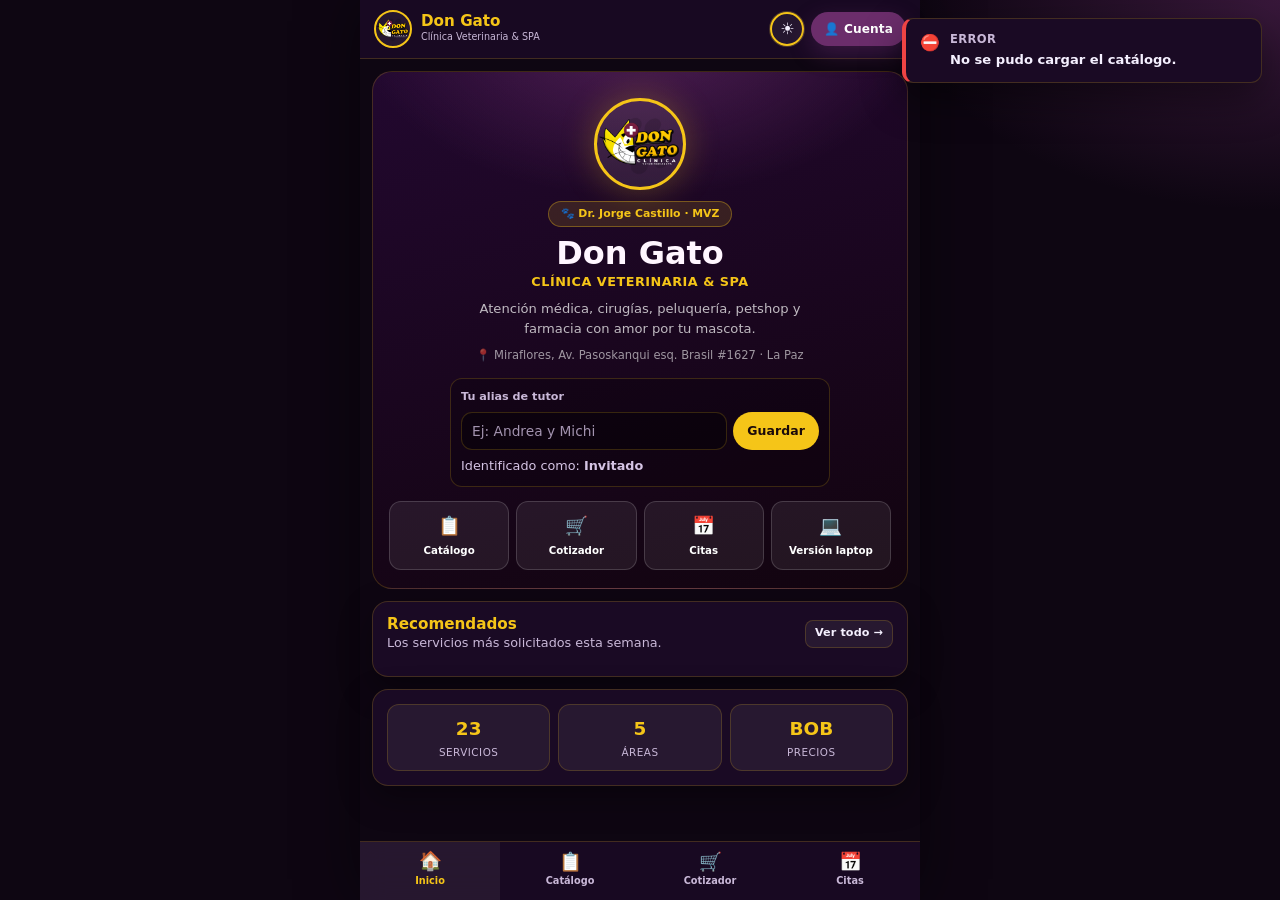
==== commit bf7b2ac5: "Actualizacion de PWA" ====
--- a/veterinaria/pwa/index.html
+++ b/veterinaria/pwa/index.html
@@ -267,7 +267,7 @@
   </div>
 
   <script src="shared/core.js"></script>
-  <script src="../JS/data.js"></script>
+  <script src="/JS/data.js"></script>
   <script src="script.js"></script>
 </body>
 </html>
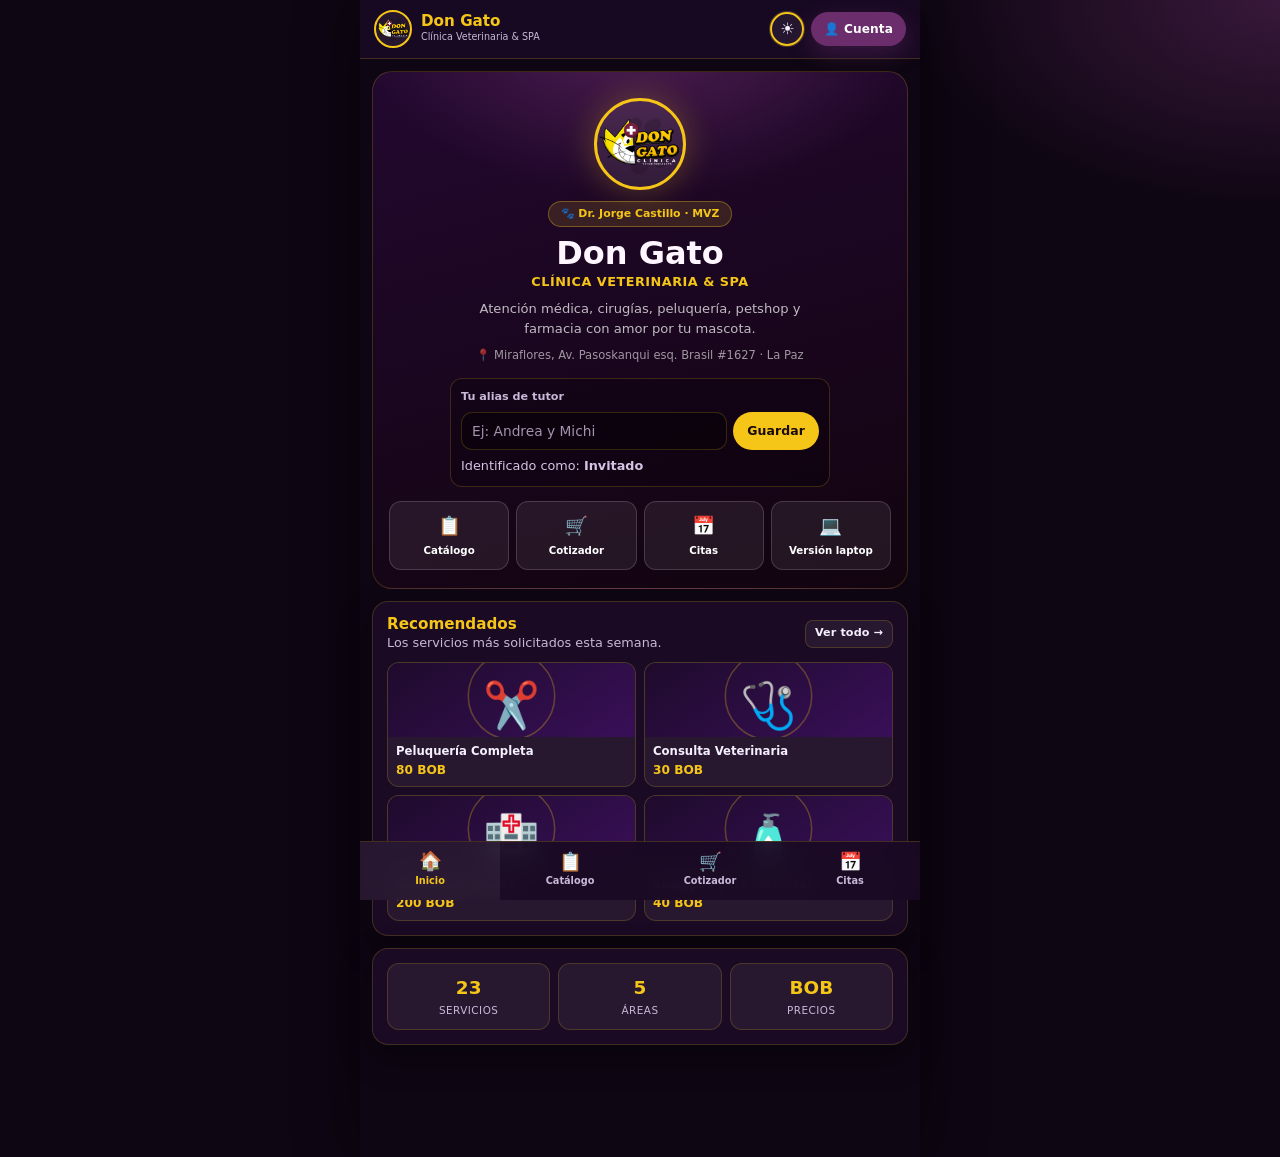
==== commit 2d0cc894: "Orden de carpetas" ====
--- a/veterinaria/pwa/index.html
+++ b/veterinaria/pwa/index.html
@@ -267,7 +267,7 @@
   </div>
 
   <script src="shared/core.js"></script>
-  <script src="/JS/data.js"></script>
+  <script src="JS/data.js"></script>
   <script src="script.js"></script>
 </body>
 </html>
